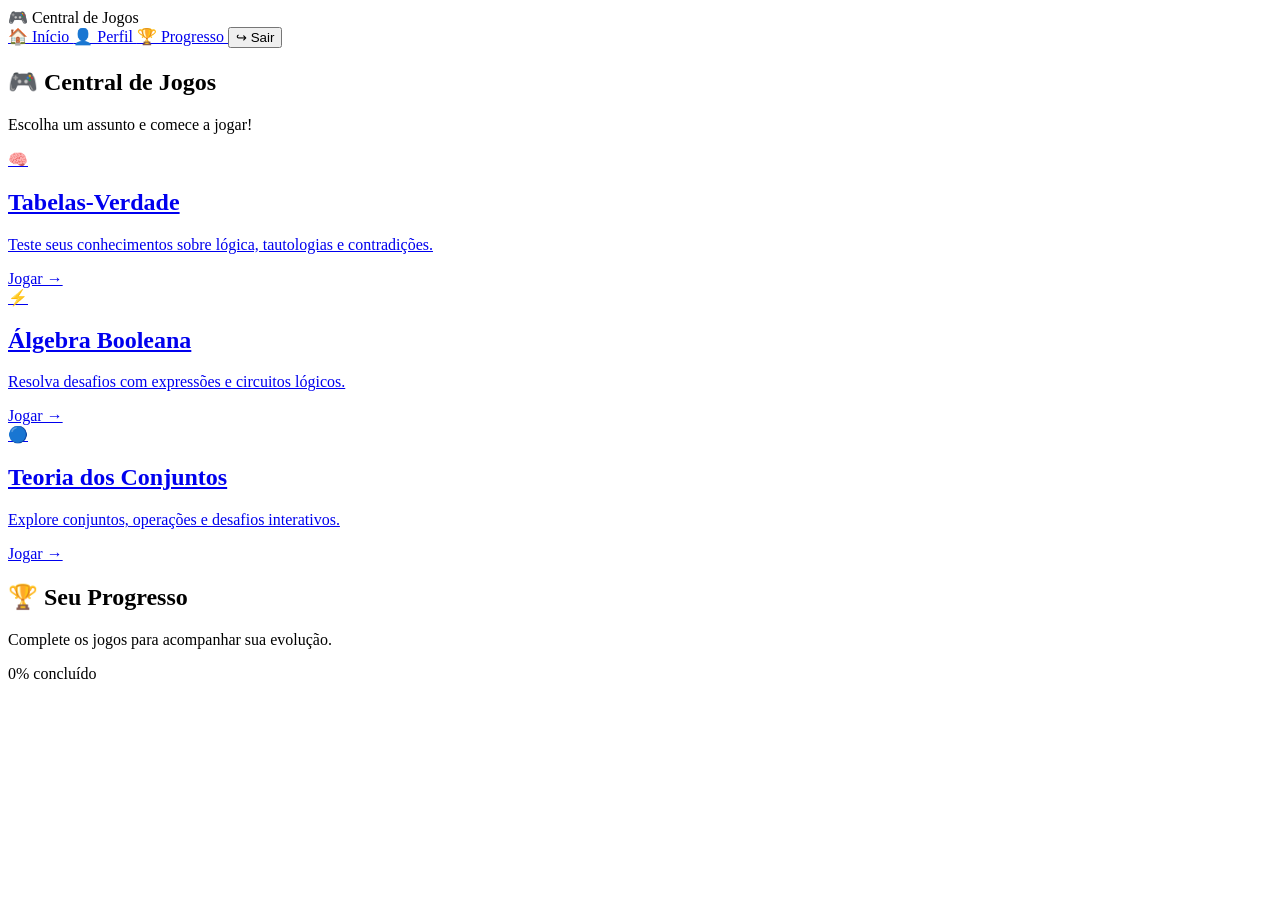
==== index.html @ ae77ac8e "Primeiras telas" ====
<!DOCTYPE html>
<html lang="pt-BR">

<head>

    <meta charset="UTF-8">

    <meta name="viewport"
          content="width=device-width, initial-scale=1.0">

    <title>Central de Jogos</title>

    <link rel="stylesheet" href="../css/style.css">

</head>

<body>

    <!-- MENU SUPERIOR -->

    <header class="menu-superior">

        <div class="logo-menu">
            🎮 Central de Jogos
        </div>

        <nav class="navegacao">

            <a href="index.html">
                🏠 Início
            </a>

            <a href="../paginas/perfil.html">
                👤 Perfil
            </a>

            <a href="../paginas/progresso.html">
                🏆 Progresso
            </a>

            <button id="botaoSair" class="botao-sair">
                ↪ Sair
            </button>

        </nav>

    </header>

    <main class="central">

        <section class="cabecalho">

            <h1>🎮 Central de Jogos</h1>

            <p>
                Escolha um assunto e comece a jogar!
            </p>

        </section>


        <section class="jogos-container">

            <!-- TABELA VERDADE -->

            <a href="paginas/tabela-verdade.html"
                class="card tabela">

                <div class="icone">
                    🧠
                </div>

                <h2>Tabelas-Verdade</h2>

                <p>
                    Teste seus conhecimentos sobre lógica,
                    tautologias e contradições.
                </p>

                <span class="botao">
                    Jogar →
                </span>

            </a>


            <!-- ALGEBRA BOOLEANA -->

            <a href="paginas/algebra-booleana.html"
                class="card algebra">

                <div class="icone">
                    ⚡
                </div>

                <h2>Álgebra Booleana</h2>

                <p>
                    Resolva desafios com expressões
                    e circuitos lógicos.
                </p>

                <span class="botao">
                    Jogar →
                </span>

            </a>


            <!-- CONJUNTOS -->

            <a href="paginas/conjuntos.html"
                class="card conjuntos">

                <div class="icone">
                    🔵
                </div>

                <h2>Teoria dos Conjuntos</h2>

                <p>
                    Explore conjuntos, operações
                    e desafios interativos.
                </p>

                <span class="botao">
                    Jogar →
                </span>

            </a>

        </section>


        <section class="progresso">

            <h2>🏆 Seu Progresso</h2>

            <p>
                Complete os jogos para acompanhar
                sua evolução.
            </p>

            <div class="barra-progresso">

                <div class="progresso-preenchido"></div>

            </div>

            <p class="porcentagem">
                0% concluído
            </p>

        </section>

    </main>


    <script src="js/login.js"></script>
    <script src="js/auth.js"></script>

</body>

</html>
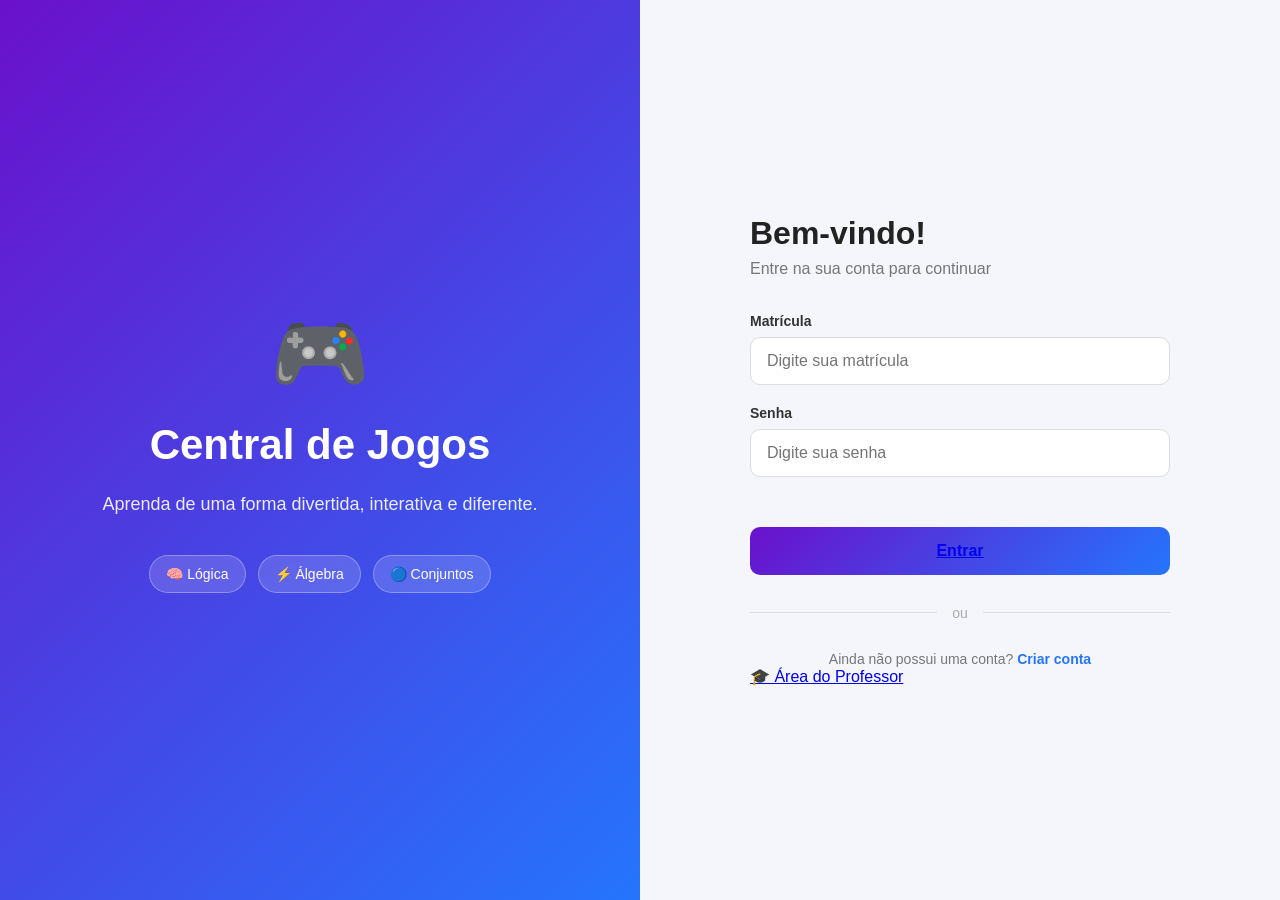
==== commit 31f24d93: "Alterações das telas" ====
--- a/index.html
+++ b/index.html
@@ -2,163 +2,142 @@
 <html lang="pt-BR">
 
 <head>
-
     <meta charset="UTF-8">
 
-    <meta name="viewport"
-          content="width=device-width, initial-scale=1.0">
+    <meta name="viewport" content="width=device-width, initial-scale=1.0">
 
-    <title>Central de Jogos</title>
+    <title>Login | Central de Jogos</title>
 
-    <link rel="stylesheet" href="../css/style.css">
+    <link rel="stylesheet" href="../css/login.css">
 
 </head>
 
 <body>
 
-    <!-- MENU SUPERIOR -->
+    <main class="pagina-login">
 
-    <header class="menu-superior">
+        <section class="lado-esquerdo">
 
-        <div class="logo-menu">
-            🎮 Central de Jogos
-        </div>
+            <div class="apresentacao">
 
-        <nav class="navegacao">
+                <div class="logo">
+                    🎮
+                </div>
 
-            <a href="index.html">
-                🏠 Início
-            </a>
+                <h1>Central de Jogos</h1>
 
-            <a href="../paginas/perfil.html">
-                👤 Perfil
-            </a>
+                <p>
+                    Aprenda de uma forma divertida,
+                    interativa e diferente.
+                </p>
 
-            <a href="../paginas/progresso.html">
-                🏆 Progresso
-            </a>
+                <div class="materias">
 
-            <button id="botaoSair" class="botao-sair">
-                ↪ Sair
-            </button>
+                    <span>🧠 Lógica</span>
+                    <span>⚡ Álgebra</span>
+                    <span>🔵 Conjuntos</span>
 
-        </nav>
+                </div>
 
-    </header>
-
-    <main class="central">
-
-        <section class="cabecalho">
-
-            <h1>🎮 Central de Jogos</h1>
-
-            <p>
-                Escolha um assunto e comece a jogar!
-            </p>
+            </div>
 
         </section>
 
 
-        <section class="jogos-container">
+        <section class="lado-direito">
 
-            <!-- TABELA VERDADE -->
+            <div class="login-container">
 
-            <a href="paginas/tabela-verdade.html"
-                class="card tabela">
+                <h2>Bem-vindo!</h2>
 
-                <div class="icone">
-                    🧠
+                <p class="subtitulo">
+                    Entre na sua conta para continuar
+                </p>
+
+
+                <form id="formLogin">
+
+                    <div class="campo">
+
+                        <label for="matricula">
+                            Matrícula
+                        </label>
+
+                        <input
+                            type="matricula"
+                            id="matricula"
+                            placeholder="Digite sua matrícula"
+                            required
+                        >
+
+                    </div>
+
+
+                    <div class="campo">
+
+                        <label for="senha">
+                            Senha
+                        </label>
+
+                        <input
+                            type="password"
+                            id="senha"
+                            placeholder="Digite sua senha"
+                            required
+                        >
+
+                    </div>
+
+
+                    <div
+                        id="mensagem"
+                        class="mensagem">
+                    </div>
+
+
+                    <button
+                        type="submit"
+                        class="botao-entrar">
+                        <a href="../central/index.html">
+
+                        Entrar
+                        </a>
+                    </button>
+
+                </form>
+
+
+                <div class="separador">
+
+                    <span>ou</span>
+
                 </div>
 
-                <h2>Tabelas-Verdade</h2>
 
-                <p>
-                    Teste seus conhecimentos sobre lógica,
-                    tautologias e contradições.
+                <p class="cadastro-texto">
+
+                    Ainda não possui uma conta?
+
+                    <a href="../cadastro.html">
+                        Criar conta
+                    </a>
+
                 </p>
 
-                <span class="botao">
-                    Jogar →
-                </span>
-
-            </a>
-
-
-            <!-- ALGEBRA BOOLEANA -->
-
-            <a href="paginas/algebra-booleana.html"
-                class="card algebra">
-
-                <div class="icone">
-                    ⚡
-                </div>
-
-                <h2>Álgebra Booleana</h2>
-
-                <p>
-                    Resolva desafios com expressões
-                    e circuitos lógicos.
-                </p>
-
-                <span class="botao">
-                    Jogar →
-                </span>
-
-            </a>
-
-
-            <!-- CONJUNTOS -->
-
-            <a href="paginas/conjuntos.html"
-                class="card conjuntos">
-
-                <div class="icone">
-                    🔵
-                </div>
-
-                <h2>Teoria dos Conjuntos</h2>
-
-                <p>
-                    Explore conjuntos, operações
-                    e desafios interativos.
-                </p>
-
-                <span class="botao">
-                    Jogar →
-                </span>
-
-            </a>
-
-        </section>
-
-
-        <section class="progresso">
-
-            <h2>🏆 Seu Progresso</h2>
-
-            <p>
-                Complete os jogos para acompanhar
-                sua evolução.
-            </p>
-
-            <div class="barra-progresso">
-
-                <div class="progresso-preenchido"></div>
+                <a
+                    href="../admin/login-professor.html"
+                    class="acesso-professor"
+                >
+                    🎓 Área do Professor
+                </a>
 
             </div>
-
-            <p class="porcentagem">
-                0% concluído
-            </p>
 
         </section>
 
     </main>
 
 
-    <script src="js/login.js"></script>
-    <script src="js/auth.js"></script>
+    <script src="../js/login.js"></script>
 
-</body>
-
-</html>+</body>
--- a/css/login.css
+++ b/css/login.css
@@ -0,0 +1,399 @@
+* {
+    margin: 0;
+    padding: 0;
+    box-sizing: border-box;
+}
+
+
+body {
+
+    font-family: Arial, Helvetica, sans-serif;
+
+    min-height: 100vh;
+
+    background: #f4f6fb;
+
+}
+
+
+/* =========================
+   PÁGINA
+========================= */
+
+.pagina-login {
+
+    min-height: 100vh;
+
+    display: flex;
+
+}
+
+
+/* =========================
+   LADO ESQUERDO
+========================= */
+
+.lado-esquerdo {
+
+    width: 50%;
+
+    background:
+        linear-gradient(
+            135deg,
+            #6a11cb,
+            #2575fc
+        );
+
+    color: white;
+
+    display: flex;
+
+    justify-content: center;
+
+    align-items: center;
+
+    padding: 50px;
+}
+
+
+.apresentacao {
+
+    max-width: 500px;
+
+    text-align: center;
+}
+
+
+.logo {
+
+    font-size: 80px;
+
+    margin-bottom: 20px;
+}
+
+
+.apresentacao h1 {
+
+    font-size: 42px;
+
+    margin-bottom: 20px;
+}
+
+
+.apresentacao p {
+
+    font-size: 18px;
+
+    line-height: 1.7;
+
+    opacity: 0.9;
+
+    margin-bottom: 35px;
+}
+
+
+/* =========================
+   MATÉRIAS
+========================= */
+
+.materias {
+
+    display: flex;
+
+    justify-content: center;
+
+    flex-wrap: wrap;
+
+    gap: 12px;
+}
+
+
+.materias span {
+
+    padding: 10px 16px;
+
+    background:
+        rgba(255, 255, 255, 0.15);
+
+    border:
+        1px solid
+        rgba(255, 255, 255, 0.3);
+
+    border-radius: 20px;
+
+    font-size: 14px;
+}
+
+
+/* =========================
+   LADO DIREITO
+========================= */
+
+.lado-direito {
+
+    width: 50%;
+
+    display: flex;
+
+    justify-content: center;
+
+    align-items: center;
+
+    padding: 40px;
+
+}
+
+
+.login-container {
+
+    width: 100%;
+
+    max-width: 420px;
+}
+
+
+.login-container h2 {
+
+    font-size: 32px;
+
+    color: #222;
+
+    margin-bottom: 8px;
+}
+
+
+.subtitulo {
+
+    color: #777;
+
+    margin-bottom: 35px;
+}
+
+
+/* =========================
+   CAMPOS
+========================= */
+
+.campo {
+
+    margin-bottom: 20px;
+}
+
+
+.campo label {
+
+    display: block;
+
+    margin-bottom: 8px;
+
+    color: #333;
+
+    font-weight: bold;
+
+    font-size: 14px;
+}
+
+
+.campo input {
+
+    width: 100%;
+
+    padding: 14px 16px;
+
+    border:
+        1px solid #ddd;
+
+    border-radius: 10px;
+
+    font-size: 16px;
+
+    outline: none;
+
+    transition: 0.2s;
+}
+
+
+.campo input:focus {
+
+    border-color: #2575fc;
+
+    box-shadow:
+        0 0 0 3px
+        rgba(37, 117, 252, 0.1);
+}
+
+
+/* =========================
+   BOTÃO
+========================= */
+
+.botao-entrar {
+
+    width: 100%;
+
+    border: none;
+
+    padding: 15px;
+
+    border-radius: 10px;
+
+    background:
+        linear-gradient(
+            135deg,
+            #6a11cb,
+            #2575fc
+        );
+
+    color: white;
+
+    font-size: 16px;
+
+    font-weight: bold;
+
+    cursor: pointer;
+
+    transition: 0.2s;
+}
+
+
+.botao-entrar:hover {
+
+    transform: translateY(-2px);
+
+    box-shadow:
+        0 8px 20px
+        rgba(37, 117, 252, 0.3);
+}
+
+
+/* =========================
+   MENSAGEM
+========================= */
+
+.mensagem {
+
+    min-height: 20px;
+
+    margin-bottom: 10px;
+
+    font-size: 14px;
+
+    text-align: center;
+}
+
+
+/* =========================
+   SEPARADOR
+========================= */
+
+.separador {
+
+    display: flex;
+
+    align-items: center;
+
+    gap: 15px;
+
+    margin: 30px 0;
+
+    color: #aaa;
+}
+
+
+.separador::before,
+.separador::after {
+
+    content: "";
+
+    flex: 1;
+
+    height: 1px;
+
+    background: #ddd;
+}
+
+
+.separador span {
+
+    font-size: 14px;
+}
+
+
+/* =========================
+   CADASTRO
+========================= */
+
+.cadastro-texto {
+
+    text-align: center;
+
+    color: #777;
+
+    font-size: 14px;
+}
+
+
+.cadastro-texto a {
+
+    color: #2575fc;
+
+    font-weight: bold;
+
+    text-decoration: none;
+}
+
+
+.cadastro-texto a:hover {
+
+    text-decoration: underline;
+}
+
+
+/* =========================
+   RESPONSIVIDADE
+========================= */
+
+@media (max-width: 800px) {
+
+    .pagina-login {
+
+        flex-direction: column;
+    }
+
+
+    .lado-esquerdo {
+
+        width: 100%;
+
+        min-height: 40vh;
+
+        padding: 30px;
+    }
+
+
+    .lado-direito {
+
+        width: 100%;
+
+        padding: 40px 25px;
+    }
+
+
+    .logo {
+
+        font-size: 55px;
+    }
+
+
+    .apresentacao h1 {
+
+        font-size: 30px;
+    }
+
+
+    .apresentacao p {
+
+        font-size: 15px;
+    }
+
+}
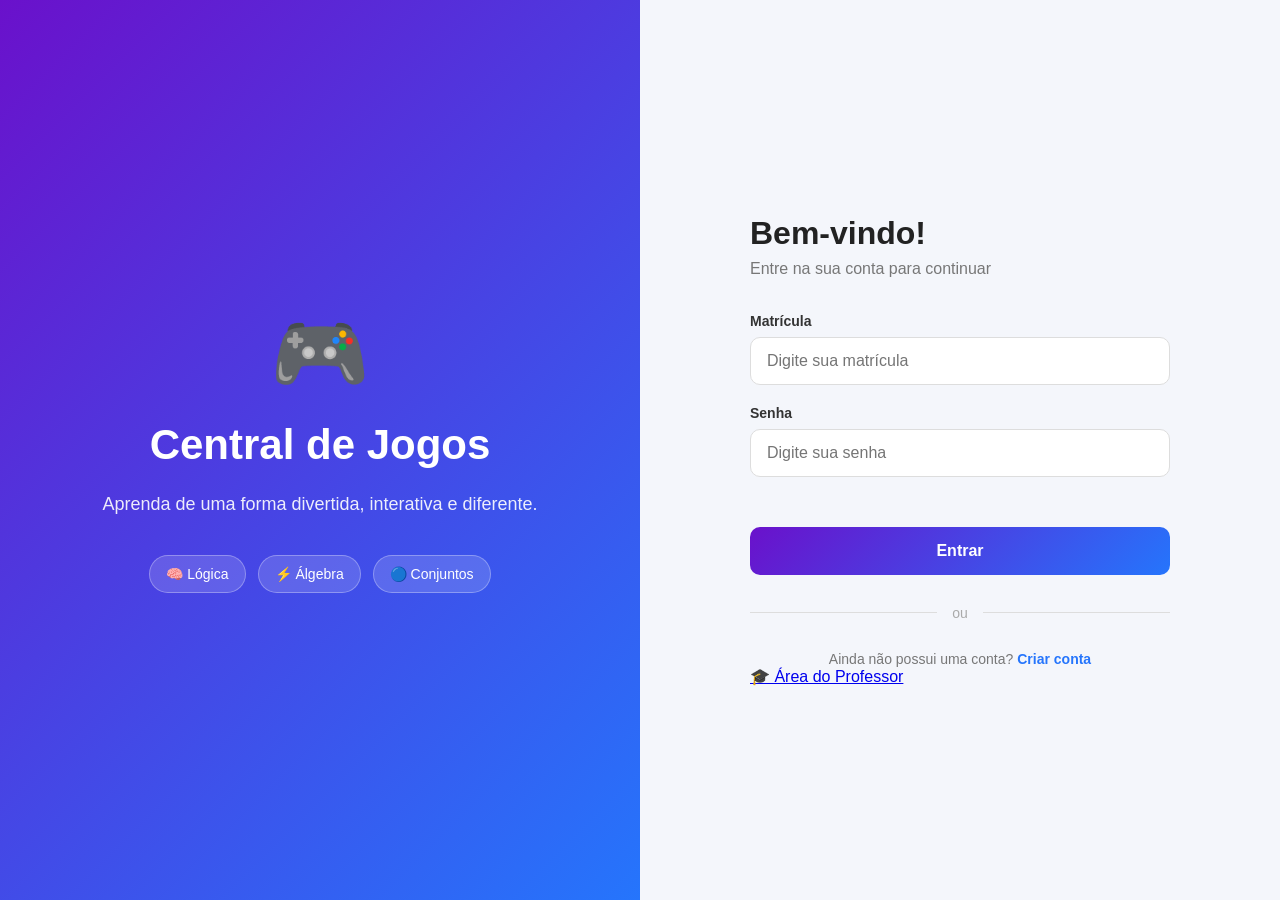
==== commit e7a22e58: "Refactor button for login functionality" ====
--- a/index.html
+++ b/index.html
@@ -8,7 +8,7 @@
 
     <title>Login | Central de Jogos</title>
 
-    <link rel="stylesheet" href="../css/login.css">
+    <link rel="stylesheet" href="css/login.css">
 
 </head>
 
@@ -95,13 +95,8 @@
                     </div>
 
 
-                    <button
-                        type="submit"
-                        class="botao-entrar">
-                        <a href="../central/index.html">
-
-                        Entrar
-                        </a>
+                    <button type="submit" class="botao-entrar">
+                       Entrar
                     </button>
 
                 </form>
@@ -138,6 +133,6 @@
     </main>
 
 
-    <script src="../js/login.js"></script>
+    <script src="js/login.js"></script>
 
-</body>+</body>
